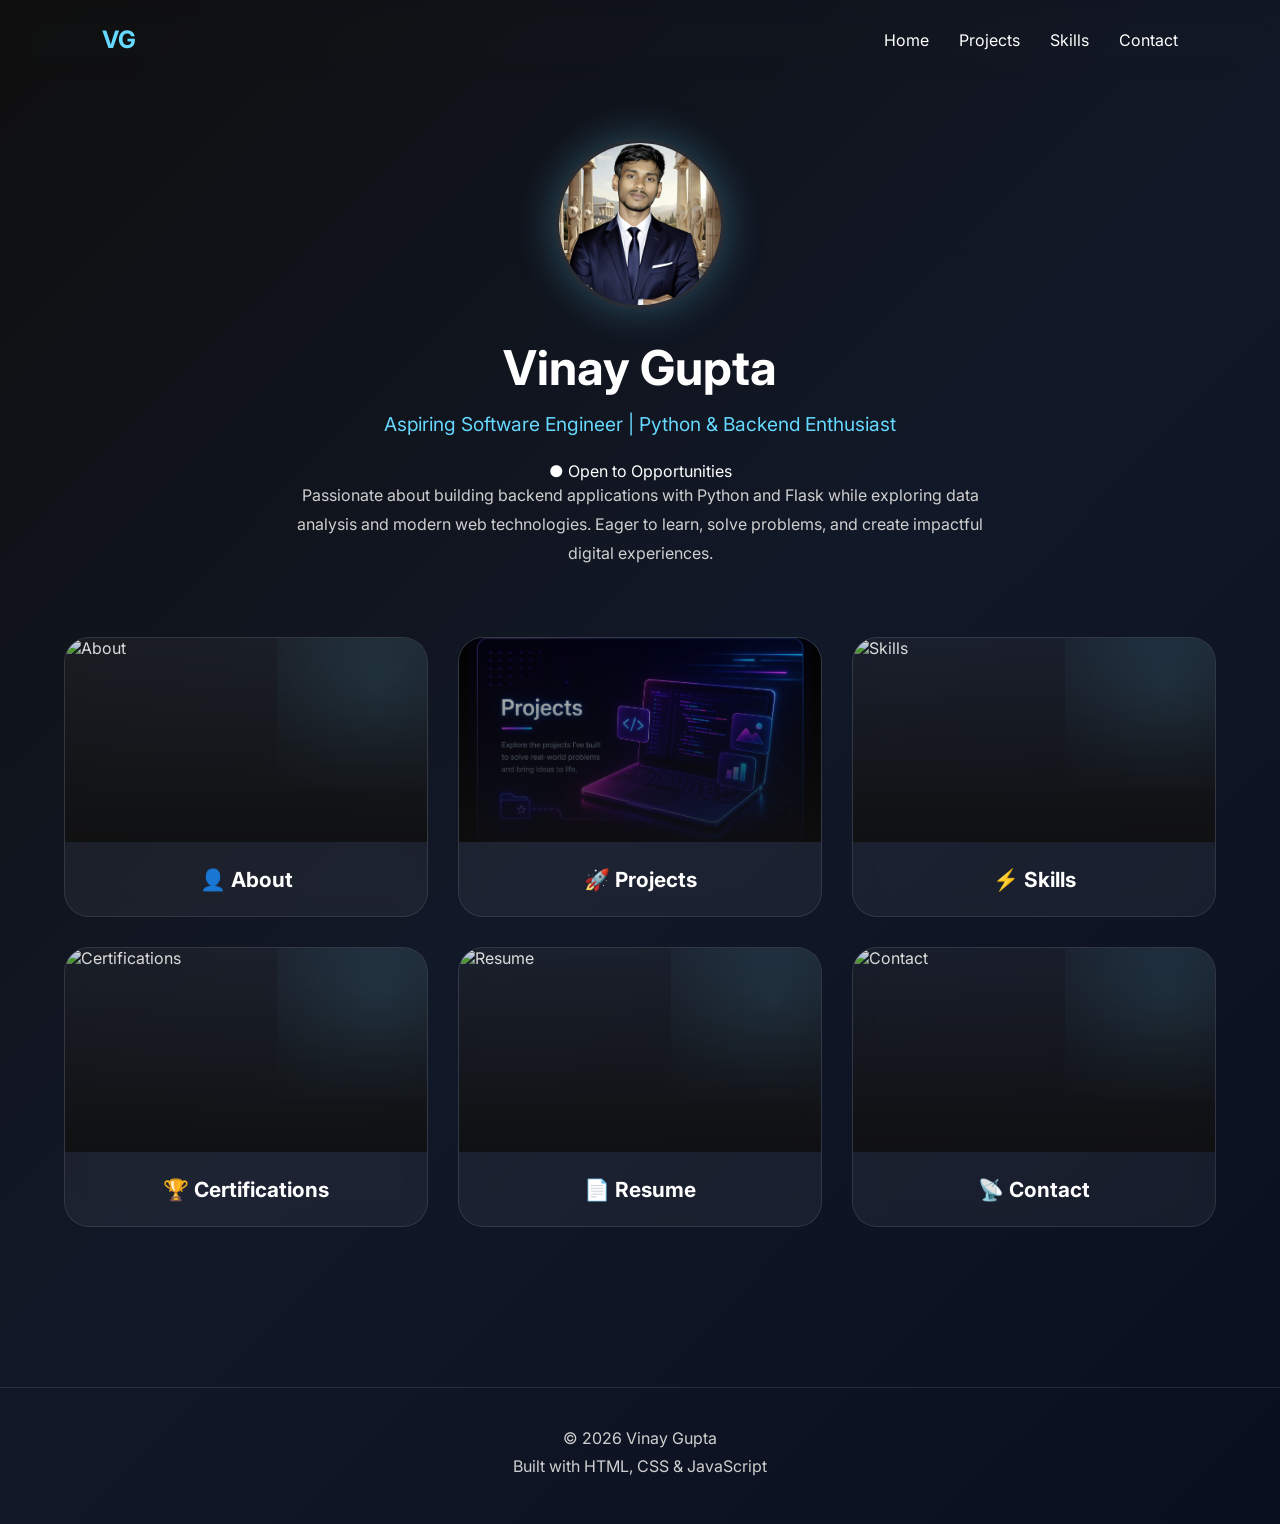
==== index.html @ 3dd827ec "Change dimension of the card" ====
<!DOCTYPE html>
<html lang="en">
<head>
    <meta charset="UTF-8">
    <meta name="viewport" content="width=device-width, initial-scale=1.0">
    <title>Vinay Gupta | Portfolio</title>

    <!-- CSS -->
    <link rel="stylesheet" href="css/style.css">

    <!-- Google Font -->
    <link rel="preconnect" href="https://fonts.googleapis.com">
    <link href="https://fonts.googleapis.com/css2?family=Inter:wght@300;400;500;600;700&display=swap" rel="stylesheet">
</head>

<body>

    <!-- Navbar -->
    <nav class="navbar">
        <div class="logo">VG</div>

        <ul class="nav-links">
            <li><a href="index.html">Home</a></li>
            <li><a href="projects.html">Projects</a></li>
            <li><a href="skills.html">Skills</a></li>
            <li><a href="contact.html">Contact</a></li>
        </ul>
    </nav>

    <!-- Main Container -->
    <main class="container">

        <!-- Hero Section -->
        <section class="hero">

            <img src="images/profile.jpeg"
                 alt="Profile Image"
                 class="profile-image">

            <h1>Vinay Gupta</h1>

            <h2>
                Aspiring Software Engineer |
                Python & Backend Enthusiast
            </h2>

            <div class="status-badge">
                ● Open to Opportunities
            </div>

            <p>
                Passionate about building backend applications with Python and Flask
                while exploring data analysis and modern web technologies.
                Eager to learn, solve problems, and create impactful digital experiences.
            </p>

        </section>

        <!-- Dashboard Cards -->
        <section class="dashboard-grid">

            <!-- About -->
            <a href="about.html" class="card">
                <div class="card-image">
                    <img src="images/index/about.jpeg" alt="About">
                </div>

                <div class="card-content">
                    <h3>👤 About</h3>
                </div>
            </a>

            <!-- Projects -->
            <a href="projects.html" class="card">
                <div class="card-image">
                    <img src="images/index/project.jpeg" alt="Projects">
                </div>

                <div class="card-content">
                    <h3>🚀 Projects</h3>
                </div>
            </a>

            <!-- Skills -->
            <a href="skills.html" class="card">
                <div class="card-image">
                    <img src="images/index/skills.jpeg" alt="Skills">
                </div>

                <div class="card-content">
                    <h3>⚡ Skills</h3>
                </div>
            </a>

            <!-- Certifications -->
            <a href="certifications.html" class="card">
                <div class="card-image">
                    <img src="images/index/certifications.jpeg" alt="Certifications">
                </div>

                <div class="card-content">
                    <h3>🏆 Certifications</h3>
                </div>
            </a>

            <!-- Resume -->
            <a href="assets/Admit Card.pdf"
               class="card"
               target="_blank">

                <div class="card-image">
                    <img src="images/index/resume.jpeg" alt="Resume">
                </div>

                <div class="card-content">
                    <h3>📄 Resume</h3>
                </div>
            </a>

            <!-- Contact -->
            <a href="contact.html" class="card">
                <div class="card-image">
                    <img src="images/index/contact.jpeg" alt="Contact">
                </div>

                <div class="card-content">
                    <h3>📡 Contact</h3>
                </div>
            </a>

        </section>

    </main>

    <!-- JS -->
    <script src="js/main.js"></script>

    <!-- Footer -->
    <footer class="footer">

        <p>
            © 2026 Vinay Gupta
        </p>

        <p>
            Built with HTML, CSS & JavaScript
        </p>

    </footer>

</body>
</html>
---- css/style.css ----
*{
    margin: 0;
    padding: 0;
    box-sizing: border-box;
}

body{
    font-family: 'Inter', sans-serif;
    background: linear-gradient(
        135deg,
        #0f0f0f,
        #111827,
        #0a0f1f
    );

    color: white;
    min-height: 100vh;
}

/* NAVBAR */

.navbar{
    width: 100%;
    padding: 25px 8%;

    display: flex;
    justify-content: space-between;
    align-items: center;

    position: sticky;
    top: 0;

    backdrop-filter: blur(10px);

    z-index: 1000;
}

.logo{
    font-size: 1.5rem;
    font-weight: 700;

    color: #66d9ff;
}

.nav-links{
    display: flex;
    gap: 30px;

    list-style: none;
}

.nav-links a{
    text-decoration: none;
    color: white;

    transition: 0.3s ease;
}

.nav-links a:hover{
    color: #66d9ff;
}

/* MAIN CONTAINER */

.container{
    width: 90%;
    max-width: 1200px;

    margin: auto;
    padding-top: 60px;
}

/* HERO SECTION */

.hero{
    text-align: center;
    margin-bottom: 70px;
}

.profile-image{
    width: 170px;
    height: 170px;

    object-fit: cover;

    border-radius: 50%;

    border: 4px solid rgba(255,255,255,0.1);

    box-shadow:
        0 0 40px rgba(102,217,255,0.3);

    margin-bottom: 25px;
}

.hero h1{
    font-size: 3rem;
    margin-bottom: 15px;
}

.hero h2{
    font-size: 1.2rem;
    font-weight: 400;

    color: #66d9ff;

    margin-bottom: 25px;
}

.hero p{
    max-width: 700px;
    margin: auto;

    line-height: 1.8;

    color: #cfcfcf;
}

/* DASHBOARD GRID */

.dashboard-grid{
    display: grid;
    grid-template-columns: repeat(auto-fit, minmax(350px, 1fr));
    gap: 30px;
    padding-bottom: 80px;
}

/* CARD */

.card{
    background: rgba(255,255,255,0.05);
    border: 1px solid rgba(255,255,255,0.1);
    border-radius: 25px;

    display: flex;
    flex-direction: column;

    min-height: 280px;

    overflow: hidden;
    position: relative;

    backdrop-filter: blur(12px);

    text-decoration: none;
    color: white;

    cursor: pointer;

    transition: all 0.35s ease;
}

.card::before{
    content: "";

    position: absolute;

    width: 200px;
    height: 200px;

    top: -50px;
    right: -50px;

    background:
    radial-gradient(
        rgba(102,217,255,0.15),
        transparent
    );
}

.card:hover{
    transform: translateY(-10px);

    border-color:
    rgba(102,217,255,0.4);

    box-shadow:
    0 15px 40px rgba(102,217,255,0.15);
}

.card h3{
    font-size: 1.3rem;
    text-align: center;
    z-index: 2;
}

/* CARD IMAGE */

.card-image{
    width: 100%;
    aspect-ratio: 16/9;

    overflow: hidden;
    position: relative;
}

.card-image img{
    width: 100%;
    height: 100%;

    object-fit: cover;

    transition: 0.4s ease;
}

.card:hover .card-image img{
    transform: scale(1.08);
}

.card-image::after{
    content: "";

    position: absolute;
    inset: 0;

    background:
    linear-gradient(
        to top,
        rgba(15,15,15,0.9),
        rgba(15,15,15,0.1)
    );
}

/* CARD CONTENT */

.card-content{
    flex: 1;

    display: flex;
    justify-content: center;
    align-items: center;

    padding: 20px;
}
.card h3{
    font-size: 1.3rem;
    z-index: 2;
}

/* RESPONSIVE */
@media (max-width: 768px){

    .navbar{
        flex-direction: column;
        gap: 20px;
        padding: 20px;
    }

    .nav-links{
        display: flex;
        flex-wrap: wrap;
        justify-content: center;
        gap: 12px 20px;
        width: 100%;
    }

    .nav-links li{
        list-style: none;
    }

    .nav-links a{
        white-space: nowrap;
    }

    .hero h1{
        font-size: 2.2rem;
    }

    .hero h2{
        font-size: 1rem;
    }
}

.skill-section{
    margin-bottom: 70px;
}

.skill-section h2{
    margin-bottom: 25px;
    color: #66d9ff;
    font-size: 2rem;
}

.skills-grid{
    display:grid;
    grid-template-columns:
    repeat(auto-fit,minmax(250px,1fr));

    gap:25px;
}

.skill-card{
    background:rgba(255,255,255,0.05);

    border:1px solid rgba(255,255,255,0.1);

    border-radius:25px;

    padding:25px;

    backdrop-filter:blur(10px);

    transition:0.3s;
}

.skill-card:hover{
    transform:translateY(-8px);

    box-shadow:
    0 10px 30px rgba(102,217,255,0.15);

    border-color:
    rgba(102,217,255,0.4);
}

.skill-card h3{
    margin-bottom:12px;
}

.skill-card p{
    color:#cfcfcf;
    line-height:1.6;
}

/* SKILLS PAGE */

.skill-section{
    margin-bottom: 70px;
}

.skill-section h2{
    color: #66d9ff;
    margin-bottom: 25px;
    font-size: 2rem;
}

.skills-grid{
    display:grid;
    grid-template-columns:repeat(auto-fit,minmax(260px,1fr));
    gap:25px;
}

.skill-card{
    background:rgba(255,255,255,0.05);
    border:1px solid rgba(255,255,255,0.1);
    border-radius:25px;
    padding:25px;
    backdrop-filter:blur(10px);

    transition:0.35s ease;
}

.skill-card:hover{
    transform:translateY(-8px);

    border-color:rgba(102,217,255,0.4);

    box-shadow:
    0 10px 30px rgba(102,217,255,0.15);
}

.skill-icon{
    font-size:3rem;
    margin-bottom:15px;
}

.skill-card h3{
    margin-bottom:10px;
}

.skill-level{
    display:inline-block;

    padding:6px 12px;

    border-radius:20px;

    margin-bottom:15px;

    background:rgba(102,217,255,0.15);

    color:#66d9ff;

    font-size:0.9rem;
}

.skill-card p{
    line-height:1.6;
    color:#cfcfcf;
}

/* PROJECTS PAGE */

.projects-grid{
    display:grid;
    grid-template-columns:
    repeat(auto-fit,minmax(340px,1fr));

    gap:30px;
}

.project-card{

    background:rgba(255,255,255,0.05);

    border:1px solid rgba(255,255,255,0.1);

    border-radius:30px;

    padding:20px;

    backdrop-filter:blur(12px);

    transition:0.35s ease;
}

.project-card:hover{

    transform:translateY(-8px);

    border-color:
    rgba(102,217,255,0.4);

    box-shadow:
    0 15px 40px rgba(102,217,255,0.15);
}

.project-image{

    height:180px;

    border-radius:20px;

    background:
    rgba(255,255,255,0.08);

    display:flex;

    justify-content:center;
    align-items:center;

    margin-bottom:20px;

    color:#999;
}

.project-card h3{

    margin-bottom:12px;
}

.project-card p{

    color:#cfcfcf;

    line-height:1.6;

    margin-bottom:15px;
}

.tech-stack{

    display:flex;

    flex-wrap:wrap;

    gap:10px;

    margin-bottom:20px;
}

.tech-stack span{

    padding:8px 14px;

    border-radius:20px;

    background:
    rgba(102,217,255,0.15);

    color:#66d9ff;

    font-size:0.85rem;
}

.project-buttons{

    display:flex;

    gap:15px;
}

.project-buttons a{

    flex:1;

    text-align:center;

    padding:12px;

    border-radius:15px;

    text-decoration:none;

    color:white;

    background:
    rgba(255,255,255,0.08);

    transition:0.3s;
}

.project-buttons a:hover{

    background:
    rgba(102,217,255,0.2);
}

/* ABOUT PAGE */

.about-container{

    display:grid;

    grid-template-columns:
    repeat(auto-fit,minmax(350px,1fr));

    gap:30px;
}

.about-card{

    background:
    rgba(255,255,255,0.05);

    border:
    1px solid rgba(255,255,255,0.1);

    border-radius:30px;

    padding:30px;

    backdrop-filter:blur(12px);

    transition:0.35s ease;
}

.about-card:hover{

    transform:translateY(-8px);

    border-color:
    rgba(102,217,255,0.4);

    box-shadow:
    0 15px 40px rgba(102,217,255,0.15);
}

.about-card h2{

    color:#66d9ff;

    margin-bottom:15px;
}

.about-card p{

    line-height:1.8;

    color:#cfcfcf;

    margin-bottom:12px;
}

.about-card ul{

    padding-left:20px;
}

.about-card li{

    margin-bottom:10px;

    color:#cfcfcf;
}

/* CERTIFICATIONS PAGE */

.cert-grid{

    display:grid;

    grid-template-columns:
    repeat(auto-fit,minmax(320px,1fr));

    gap:30px;
}

.cert-card{

    background:
    rgba(255,255,255,0.05);

    border:
    1px solid rgba(255,255,255,0.1);

    border-radius:30px;

    padding:20px;

    backdrop-filter:blur(12px);

    transition:0.35s ease;
}

.cert-card:hover{

    transform:translateY(-8px);

    border-color:
    rgba(102,217,255,0.4);

    box-shadow:
    0 15px 40px rgba(102,217,255,0.15);
}

.cert-image{

    height:220px;

    border-radius:20px;

    background:
    rgba(255,255,255,0.08);

    display:flex;

    justify-content:center;
    align-items:center;

    margin-bottom:20px;

    color:#999;
}

.cert-card h3{

    margin-bottom:10px;
}

.cert-card p{

    color:#cfcfcf;

    margin-bottom:20px;
}

.cert-card a{

    display:block;

    text-align:center;

    text-decoration:none;

    color:white;

    padding:12px;

    border-radius:15px;

    background:
    rgba(102,217,255,0.15);

    transition:0.3s;
}

.cert-card a:hover{

    background:
    rgba(102,217,255,0.3);
}


.certificate-img{
    width:100%;
    height:230px;
    object-fit:cover;
    border-radius:20px;
}


/* CONTACT PAGE */

.contact-grid{

    display:grid;

    grid-template-columns:
    repeat(auto-fit,minmax(280px,1fr));

    gap:30px;
}

.contact-card{

    background:
    rgba(255,255,255,0.05);

    border:
    1px solid rgba(255,255,255,0.1);

    border-radius:30px;

    padding:30px;

    text-align:center;

    backdrop-filter:blur(12px);

    transition:0.35s ease;
}

.contact-card:hover{

    transform:translateY(-8px);

    border-color:
    rgba(102,217,255,0.4);

    box-shadow:
    0 15px 40px rgba(102,217,255,0.15);
}

.contact-icon{

    font-size:3rem;

    margin-bottom:20px;
}

.contact-card h3{

    margin-bottom:12px;
}

.contact-card p{

    color:#cfcfcf;

    margin-bottom:20px;

    word-break:break-word;
}

.contact-card a{

    display:inline-block;

    padding:12px 20px;

    border-radius:15px;

    text-decoration:none;

    color:white;

    background:
    rgba(102,217,255,0.15);

    transition:0.3s;
}

.contact-card a:hover{

    background:
    rgba(102,217,255,0.3);
}

/* FOOTER */

.footer{

    margin-top:80px;

    padding:40px 20px;

    text-align:center;

    border-top:
    1px solid rgba(255,255,255,0.1);

    color:#cfcfcf;
}

.footer p{

    margin-bottom:8px;
}

.skill-icon{
    display:flex;
    justify-content:center;
    align-items:center;
    margin-bottom:15px;
}

.skill-icon img{
    width:100px;
    height:70px;
    object-fit:contain;
}
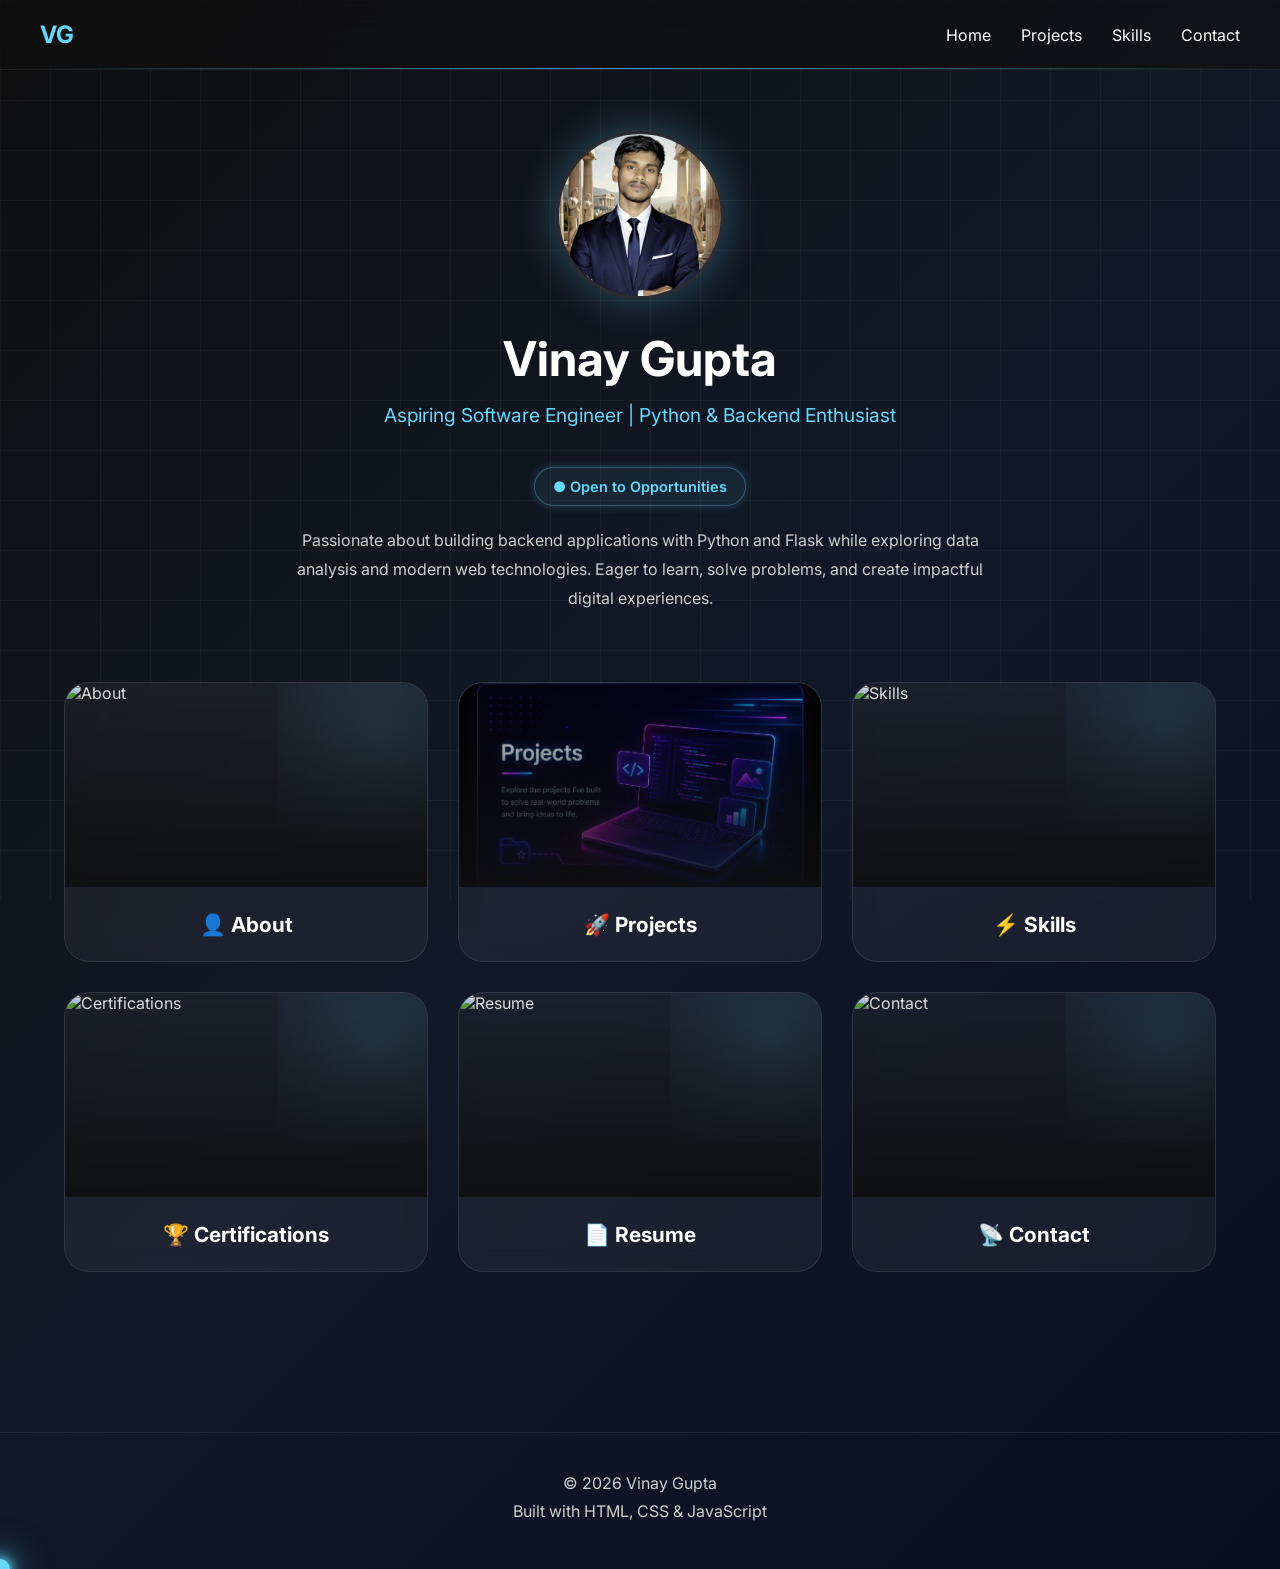
==== commit ce9d5978: "many update" ====
--- a/index.html
+++ b/index.html
@@ -147,6 +147,7 @@
         </p>
 
     </footer>
+<div class="cursor-glow"></div>
 
 </body>
 </html>
--- a/css/style.css
+++ b/css/style.css
@@ -20,19 +20,41 @@
 /* NAVBAR */
 
 .navbar{
-    width: 100%;
-    padding: 25px 8%;
+    position: sticky;
+    top: 0;
 
     display: flex;
     justify-content: space-between;
     align-items: center;
 
-    position: sticky;
-    top: 0;
-
-    backdrop-filter: blur(10px);
+    padding: 20px 40px;
+
+    background: rgba(15,15,15,0.6);
+
+    backdrop-filter: blur(15px);
+    -webkit-backdrop-filter: blur(15px);
+
+    border-bottom: 1px solid rgba(255,255,255,0.08);
 
     z-index: 1000;
+}
+
+.navbar::after{
+    content: "";
+
+    position: absolute;
+    left: 0;
+    bottom: 0;
+
+    width: 100%;
+    height: 1px;
+
+    background: linear-gradient(
+        90deg,
+        transparent,
+        rgba(102,217,255,0.7),
+        transparent
+    );
 }
 
 .logo{
@@ -811,3 +833,106 @@
     object-fit:contain;
 }
 
+.status-badge{
+    display: inline-block;
+
+    margin-top: 15px;
+    margin-bottom: 20px;
+
+    padding: 10px 18px;
+
+    border-radius: 999px;
+
+    color: #66d9ff;
+
+    background: rgba(102,217,255,0.08);
+
+    border: 1px solid rgba(102,217,255,0.3);
+
+    box-shadow:
+        0 0 10px rgba(102,217,255,0.25);
+
+    font-size: 0.9rem;
+    font-weight: 600;
+}
+
+body::before{
+    content: "";
+
+    position: fixed;
+    inset: 0;
+
+    background-image:
+        linear-gradient(
+            rgba(255,255,255,0.04) 1px,
+            transparent 1px
+        ),
+        linear-gradient(
+            90deg,
+            rgba(255,255,255,0.04) 1px,
+            transparent 1px
+        );
+
+    background-size: 50px 50px;
+
+    z-index: -1;
+
+    pointer-events: none;
+}
+
+.cursor-glow{
+    position: fixed;
+
+    width: 20px;
+    height: 20px;
+
+    border-radius: 50%;
+
+    background: #66d9ff;
+
+    box-shadow:
+        0 0 10px #66d9ff,
+        0 0 20px #66d9ff,
+        0 0 40px #66d9ff;
+
+    pointer-events: none;
+
+    transform: translate(-50%, -50%);
+
+    z-index: 9999;
+
+    transition: transform 0.05s linear;
+}
+
+.trail{
+    position: fixed;
+
+    width: 8px;
+    height: 1px;
+
+    border-radius: 50%;
+
+    pointer-events: none;
+
+    z-index: 9999;
+
+    filter: blur(4px);
+
+    transform: translate(-50%, -50%);
+
+    animation: cyberFade 0.8s linear forwards;
+}
+
+@keyframes cyberFade{
+
+    0%{
+        opacity: 1;
+        transform: translate(-50%, -50%) scale(1);
+    }
+
+    100%{
+        opacity: 0;
+        transform: translate(-50%, -50%) scale(2.5);
+    }
+
+}
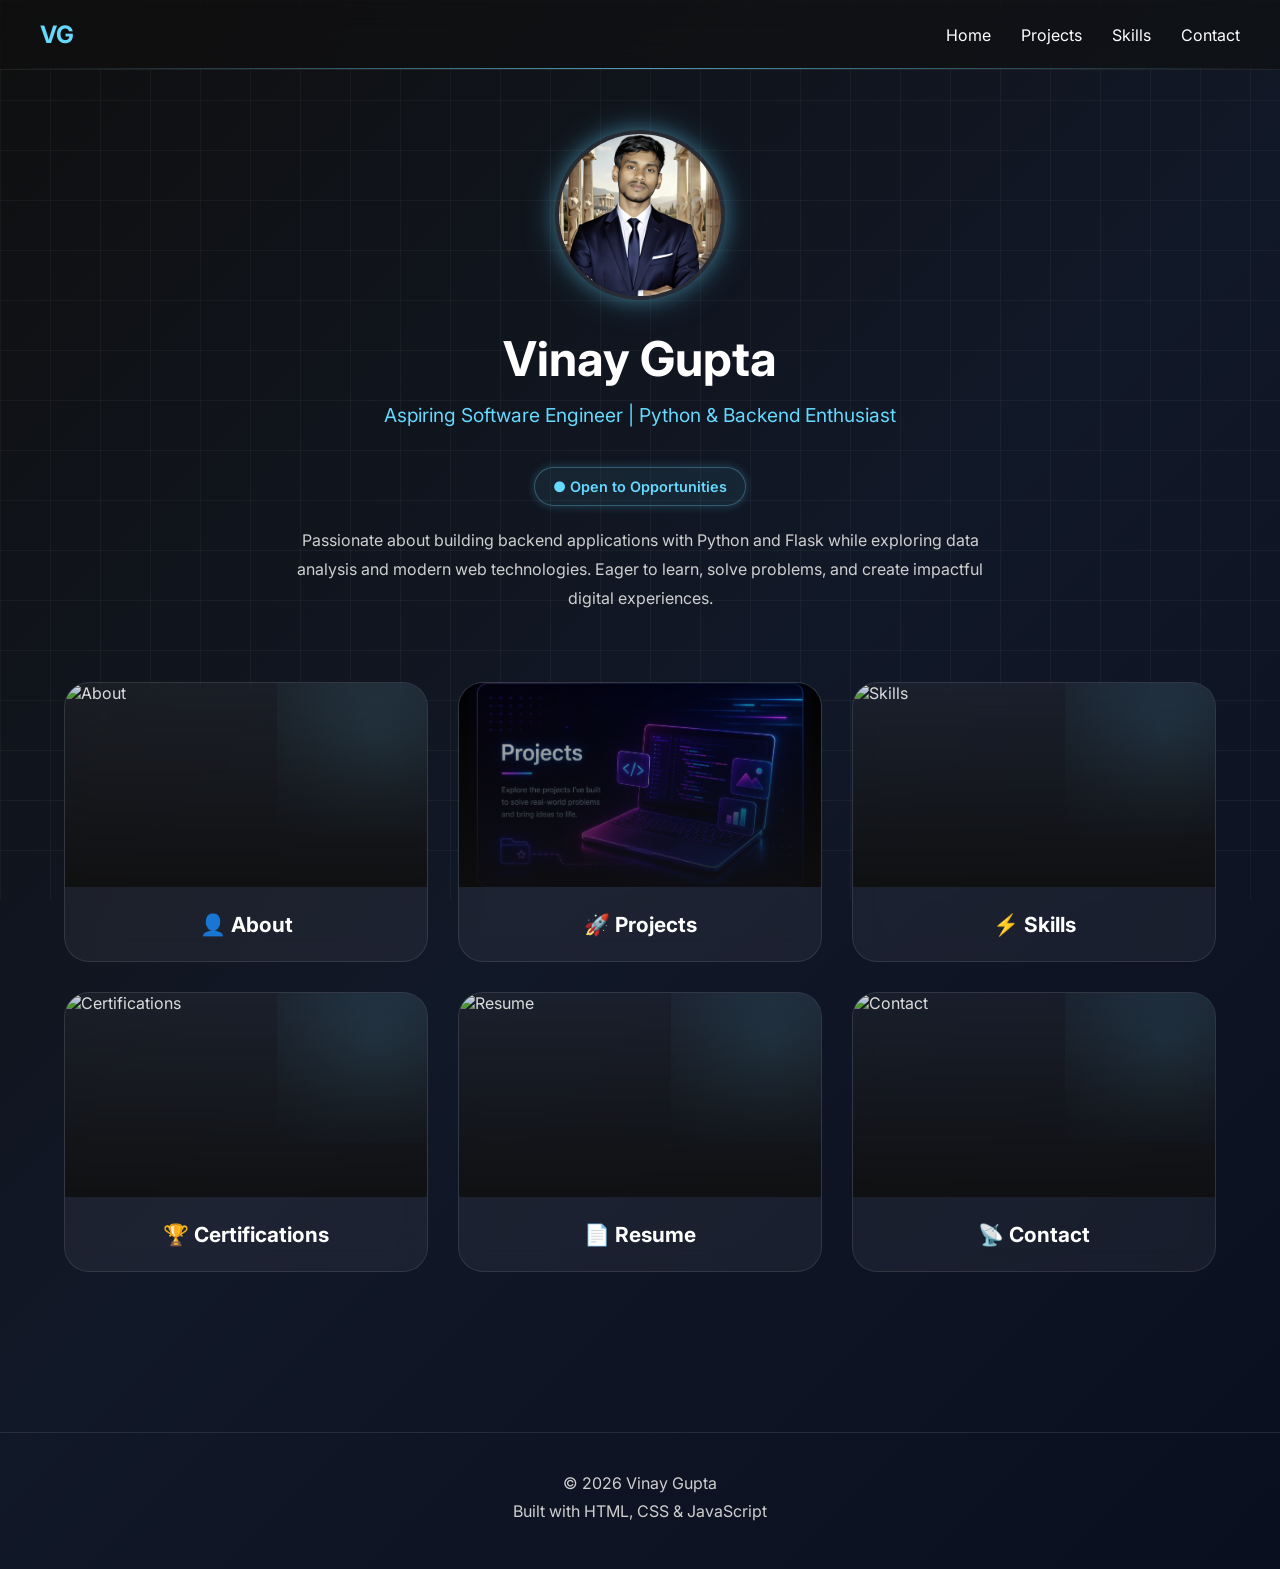
==== commit 1f3b9127: "added glow on profile" ====
--- a/index.html
+++ b/index.html
@@ -147,7 +147,7 @@
         </p>
 
     </footer>
-<div class="cursor-glow"></div>
+
 
 </body>
 </html>
--- a/css/style.css
+++ b/css/style.css
@@ -113,6 +113,31 @@
         0 0 40px rgba(102,217,255,0.3);
 
     margin-bottom: 25px;
+    box-shadow:
+        0 0 20px rgba(102,217,255,0.4),
+        0 0 40px rgba(102,217,255,0.2);
+}
+
+@keyframes pulseGlow{
+
+    0%,100%{
+        box-shadow:
+            0 0 20px rgba(102,217,255,0.4),
+            0 0 40px rgba(102,217,255,0.2);
+    }
+
+    50%{
+        box-shadow:
+            0 0 35px rgba(102,217,255,0.7),
+            0 0 70px rgba(102,217,255,0.4);
+    }
+
+}
+
+.profile-image{
+    animation:
+        float 7s ease-in-out infinite,
+        pulseGlow 7s ease-in-out infinite;
 }
 
 .hero h1{
@@ -904,35 +929,3 @@
     transition: transform 0.05s linear;
 }
 
-.trail{
-    position: fixed;
-
-    width: 8px;
-    height: 1px;
-
-    border-radius: 50%;
-
-    pointer-events: none;
-
-    z-index: 9999;
-
-    filter: blur(4px);
-
-    transform: translate(-50%, -50%);
-
-    animation: cyberFade 0.8s linear forwards;
-}
-
-@keyframes cyberFade{
-
-    0%{
-        opacity: 1;
-        transform: translate(-50%, -50%) scale(1);
-    }
-
-    100%{
-        opacity: 0;
-        transform: translate(-50%, -50%) scale(2.5);
-    }
-
-}
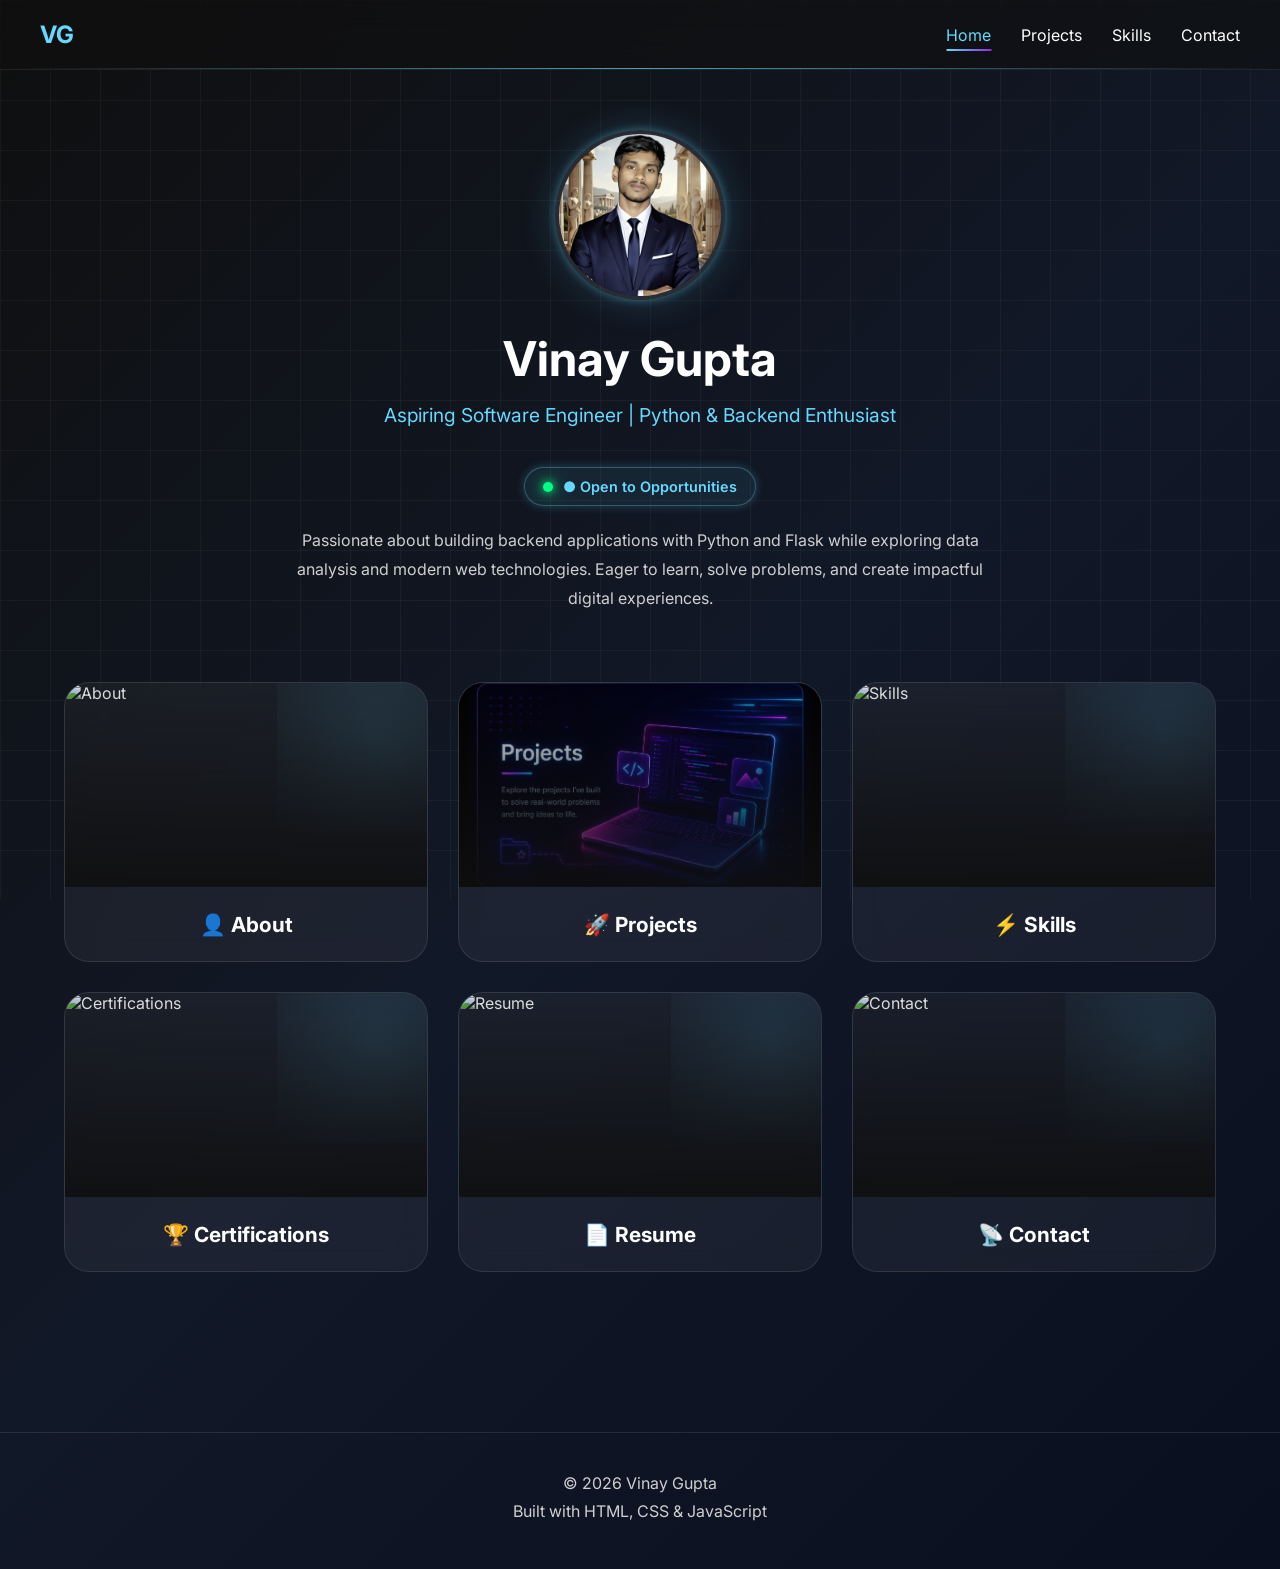
==== commit d70835ac: "added active in the code to know on which page I am" ====
--- a/index.html
+++ b/index.html
@@ -20,7 +20,7 @@
         <div class="logo">VG</div>
 
         <ul class="nav-links">
-            <li><a href="index.html">Home</a></li>
+            <li><a href="index.html" class="active">Home</a></li>
             <li><a href="projects.html">Projects</a></li>
             <li><a href="skills.html">Skills</a></li>
             <li><a href="contact.html">Contact</a></li>
--- a/css/style.css
+++ b/css/style.css
@@ -62,6 +62,49 @@
     font-weight: 700;
 
     color: #66d9ff;
+    cursor: pointer;
+    position: relative;
+
+    transition:
+        color 0.3s ease,
+        text-shadow 0.3s ease,
+        transform 0.3s ease;
+}
+
+.logo:hover{
+
+    color: #66d9ff;
+
+    text-shadow:
+        0 0 10px #66d9ff,
+        0 0 20px #66d9ff,
+        0 0 40px #66d9ff;
+
+    transform: scale(1.08);
+
+}
+
+.logo::after{
+
+    content: "";
+
+    position: absolute;
+
+    left: 50%;
+    bottom: -5px;
+
+    width: 0;
+    height: 2px;
+
+    background: #66d9ff;
+
+    transform: translateX(-50%);
+
+    transition: width 0.3s ease;
+}
+
+.logo:hover::after{
+    width: 100%;
 }
 
 .nav-links{
@@ -72,15 +115,75 @@
 }
 
 .nav-links a{
+    position: relative;
+
     text-decoration: none;
-    color: white;
-
-    transition: 0.3s ease;
+
+    color: #ffffff;
+
+    transition: color 0.3s ease;
+}
+
+
+
+.nav-links a::after{
+
+    content: "";
+
+    position: absolute;
+
+    left: 50%;
+    bottom: -6px;
+
+    width: 0;
+
+    height: 2px;
+
+    background: linear-gradient(
+        90deg,
+        #66d9ff,
+        #8a2be2
+    );
+
+    transform: translateX(-50%);
+
+    transition: width 0.3s ease;
+}
+
+.nav-links a.active{
+    color: #66d9ff;
+}
+
+.nav-links a.active::after{
+
+    content: "";
+
+    position: absolute;
+
+    left: 50%;
+    bottom: -6px;
+
+    width: 100%;
+    height: 2px;
+
+    background: linear-gradient(
+        90deg,
+        #66d9ff,
+        #8a2be2
+    );
+
+    transform: translateX(-50%);
+}
+
+.nav-links a:hover::after{
+    width: 100%;
 }
 
 .nav-links a:hover{
     color: #66d9ff;
 }
+
+
 
 /* MAIN CONTAINER */
 
@@ -114,30 +217,8 @@
 
     margin-bottom: 25px;
     box-shadow:
-        0 0 20px rgba(102,217,255,0.4),
+        0 0 10px rgba(102,217,255,0.4),
         0 0 40px rgba(102,217,255,0.2);
-}
-
-@keyframes pulseGlow{
-
-    0%,100%{
-        box-shadow:
-            0 0 20px rgba(102,217,255,0.4),
-            0 0 40px rgba(102,217,255,0.2);
-    }
-
-    50%{
-        box-shadow:
-            0 0 35px rgba(102,217,255,0.7),
-            0 0 70px rgba(102,217,255,0.4);
-    }
-
-}
-
-.profile-image{
-    animation:
-        float 7s ease-in-out infinite,
-        pulseGlow 7s ease-in-out infinite;
 }
 
 .hero h1{
@@ -194,7 +275,10 @@
 
     cursor: pointer;
 
-    transition: all 0.35s ease;
+    transition:
+        transform 0.3s ease,
+        box-shadow 0.3s ease,
+        border-color 0.3s ease;
 }
 
 .card::before{
@@ -216,13 +300,15 @@
 }
 
 .card:hover{
-    transform: translateY(-10px);
-
-    border-color:
-    rgba(102,217,255,0.4);
-
-    box-shadow:
-    0 15px 40px rgba(102,217,255,0.15);
+
+    transform: translateY(-8px);
+
+    border-color: rgba(102,217,255,0.5);
+
+    box-shadow:
+        0 15px 35px rgba(0,0,0,0.4),
+        0 0 20px rgba(102,217,255,0.15);
+
 }
 
 .card h3{
@@ -247,12 +333,10 @@
 
     object-fit: cover;
 
-    transition: 0.4s ease;
-}
-
-.card:hover .card-image img{
-    transform: scale(1.08);
-}
+    
+}
+
+
 
 .card-image::after{
     content: "";
@@ -859,7 +943,8 @@
 }
 
 .status-badge{
-    display: inline-block;
+    display: inline-flex;
+    align-items: center;
 
     margin-top: 15px;
     margin-bottom: 20px;
@@ -879,7 +964,59 @@
 
     font-size: 0.9rem;
     font-weight: 600;
-}
+
+    position: relative;
+}
+
+.status-badge::before{
+    content: "";
+
+    width: 10px;
+    height: 10px;
+
+    margin-right: 10px;
+
+    border-radius: 50%;
+
+    background: #00ff88;
+
+    box-shadow:
+        0 0 10px #00ff88,
+        0 0 20px #00ff88;
+
+    animation: statusPulse 1.8s infinite;
+}
+
+@keyframes statusPulse{
+
+    0%{
+        transform: scale(1);
+        opacity: 1;
+    }
+
+    50%{
+        transform: scale(1.4);
+        opacity: 0.7;
+    }
+
+    100%{
+        transform: scale(1);
+        opacity: 1;
+    }
+
+}
+
+.status-badge:hover{
+    box-shadow:
+        0 0 15px rgba(102,217,255,0.4),
+        0 0 30px rgba(102,217,255,0.15);
+
+    transform: translateY(-2px);
+
+    transition: all 0.3s ease;
+}
+
+
 
 body::before{
     content: "";
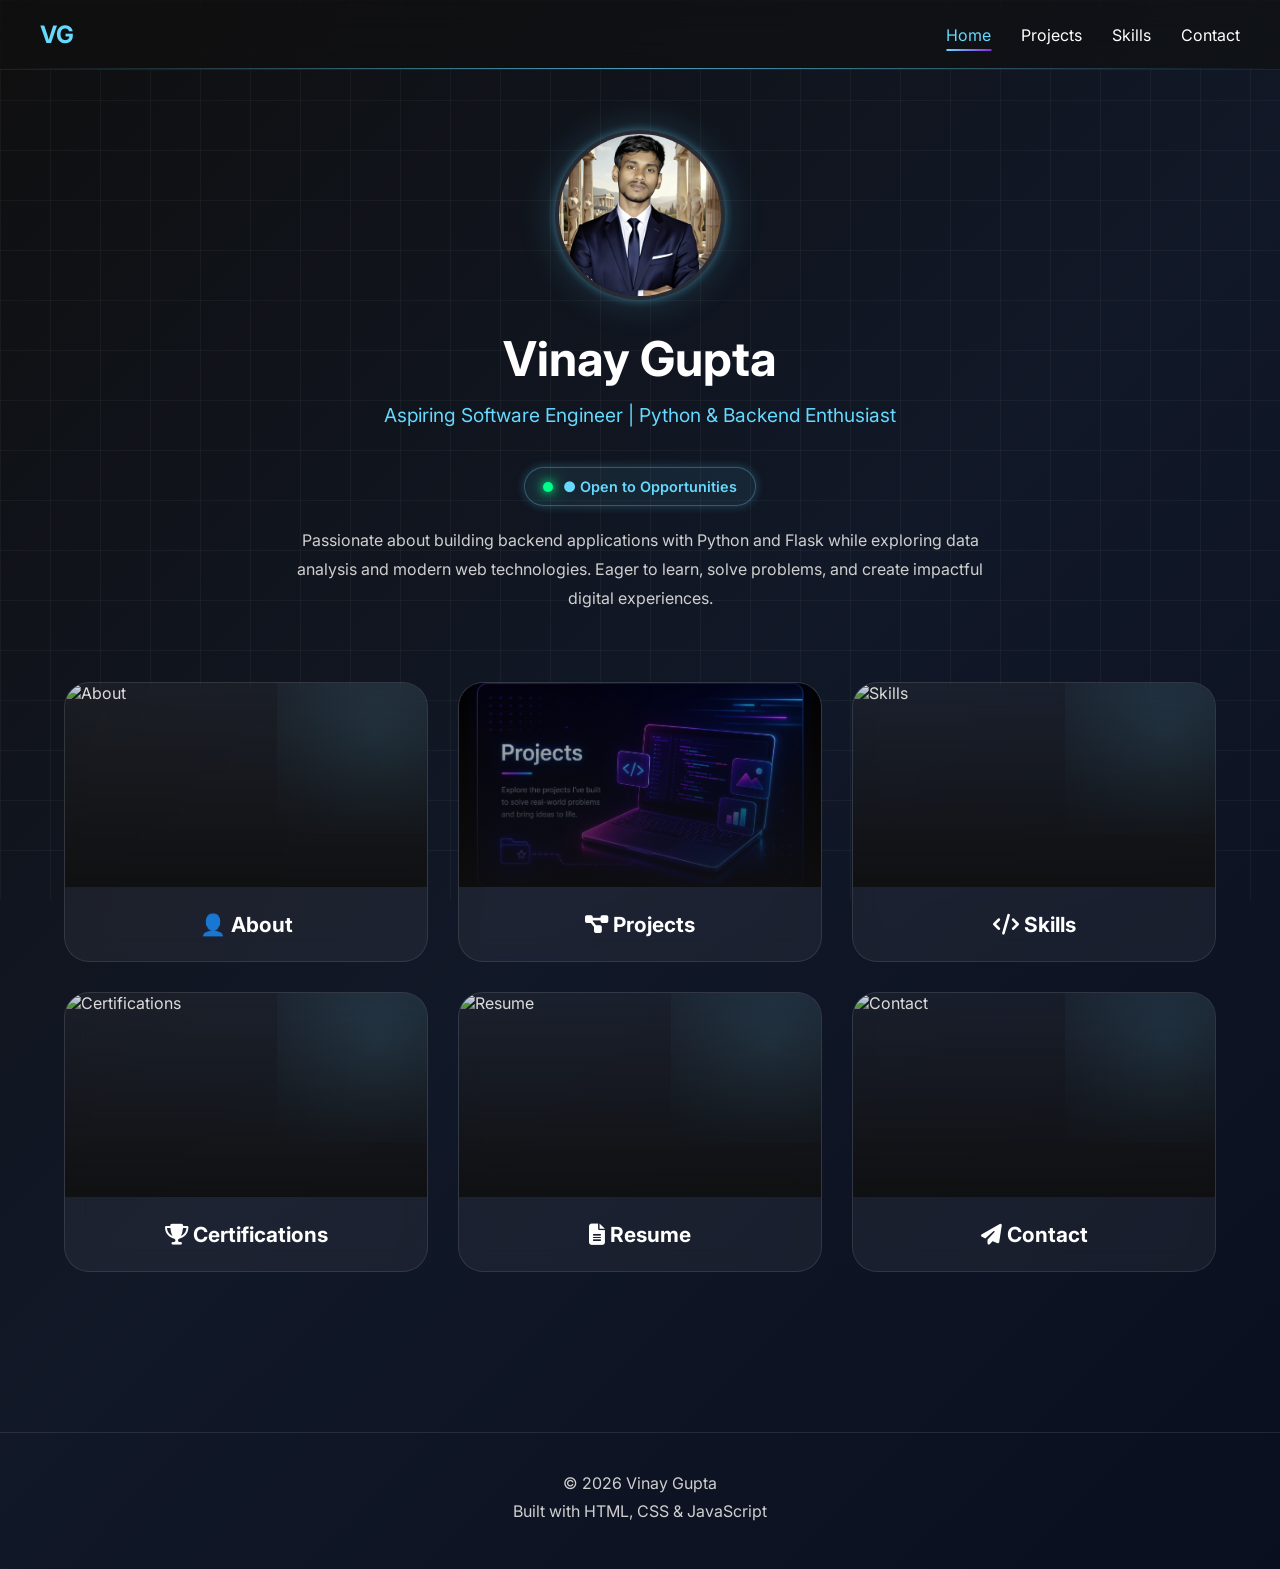
==== commit 222e3742: "added icons to home page card and did some css changes" ====
--- a/index.html
+++ b/index.html
@@ -11,6 +11,8 @@
     <!-- Google Font -->
     <link rel="preconnect" href="https://fonts.googleapis.com">
     <link href="https://fonts.googleapis.com/css2?family=Inter:wght@300;400;500;600;700&display=swap" rel="stylesheet">
+    <link rel="stylesheet" href="https://cdnjs.cloudflare.com/ajax/libs/font-awesome/6.5.0/css/all.min.css">
+
 </head>
 
 <body>
@@ -77,7 +79,7 @@
                 </div>
 
                 <div class="card-content">
-                    <h3>🚀 Projects</h3>
+                    <h3> <i class="fas fa-diagram-project"></i> Projects</h3>
                 </div>
             </a>
 
@@ -88,7 +90,7 @@
                 </div>
 
                 <div class="card-content">
-                    <h3>⚡ Skills</h3>
+                    <h3><i class="fas fa-code"></i> Skills</h3>
                 </div>
             </a>
 
@@ -99,7 +101,7 @@
                 </div>
 
                 <div class="card-content">
-                    <h3>🏆 Certifications</h3>
+                    <h3><i class="fas fa-trophy"></i> Certifications</h3>
                 </div>
             </a>
 
@@ -113,7 +115,7 @@
                 </div>
 
                 <div class="card-content">
-                    <h3>📄 Resume</h3>
+                    <h3><i class="fas fa-file-lines"></i> Resume</h3>
                 </div>
             </a>
 
@@ -124,7 +126,7 @@
                 </div>
 
                 <div class="card-content">
-                    <h3>📡 Contact</h3>
+                    <h3><i class="fas fa-paper-plane"></i> Contact</h3>
                 </div>
             </a>
 
--- a/css/style.css
+++ b/css/style.css
@@ -174,6 +174,7 @@
 
     transform: translateX(-50%);
 }
+
 
 .nav-links a:hover::after{
     width: 100%;
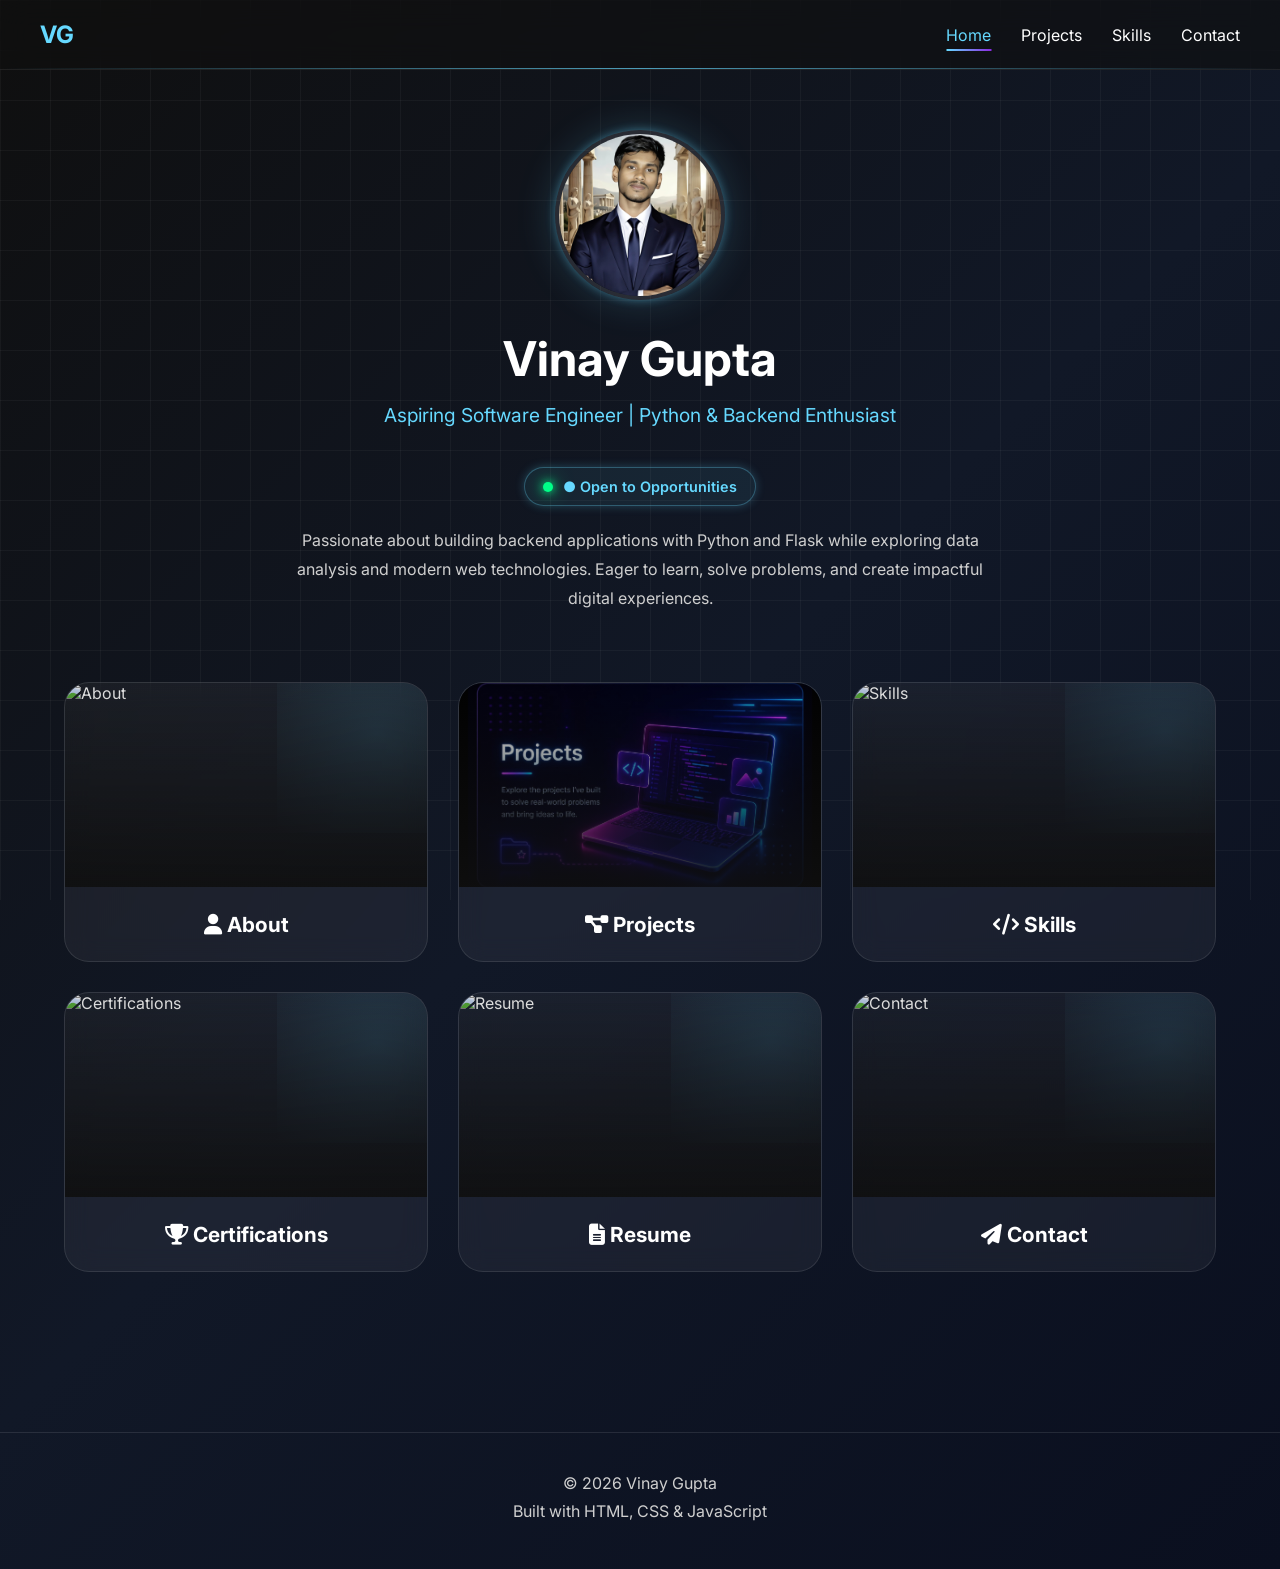
==== commit f78691dc: "add icon to about" ====
--- a/index.html
+++ b/index.html
@@ -68,7 +68,7 @@
                 </div>
 
                 <div class="card-content">
-                    <h3>👤 About</h3>
+                    <h3><i class="fas fa-user"></i> About</h3>
                 </div>
             </a>
 
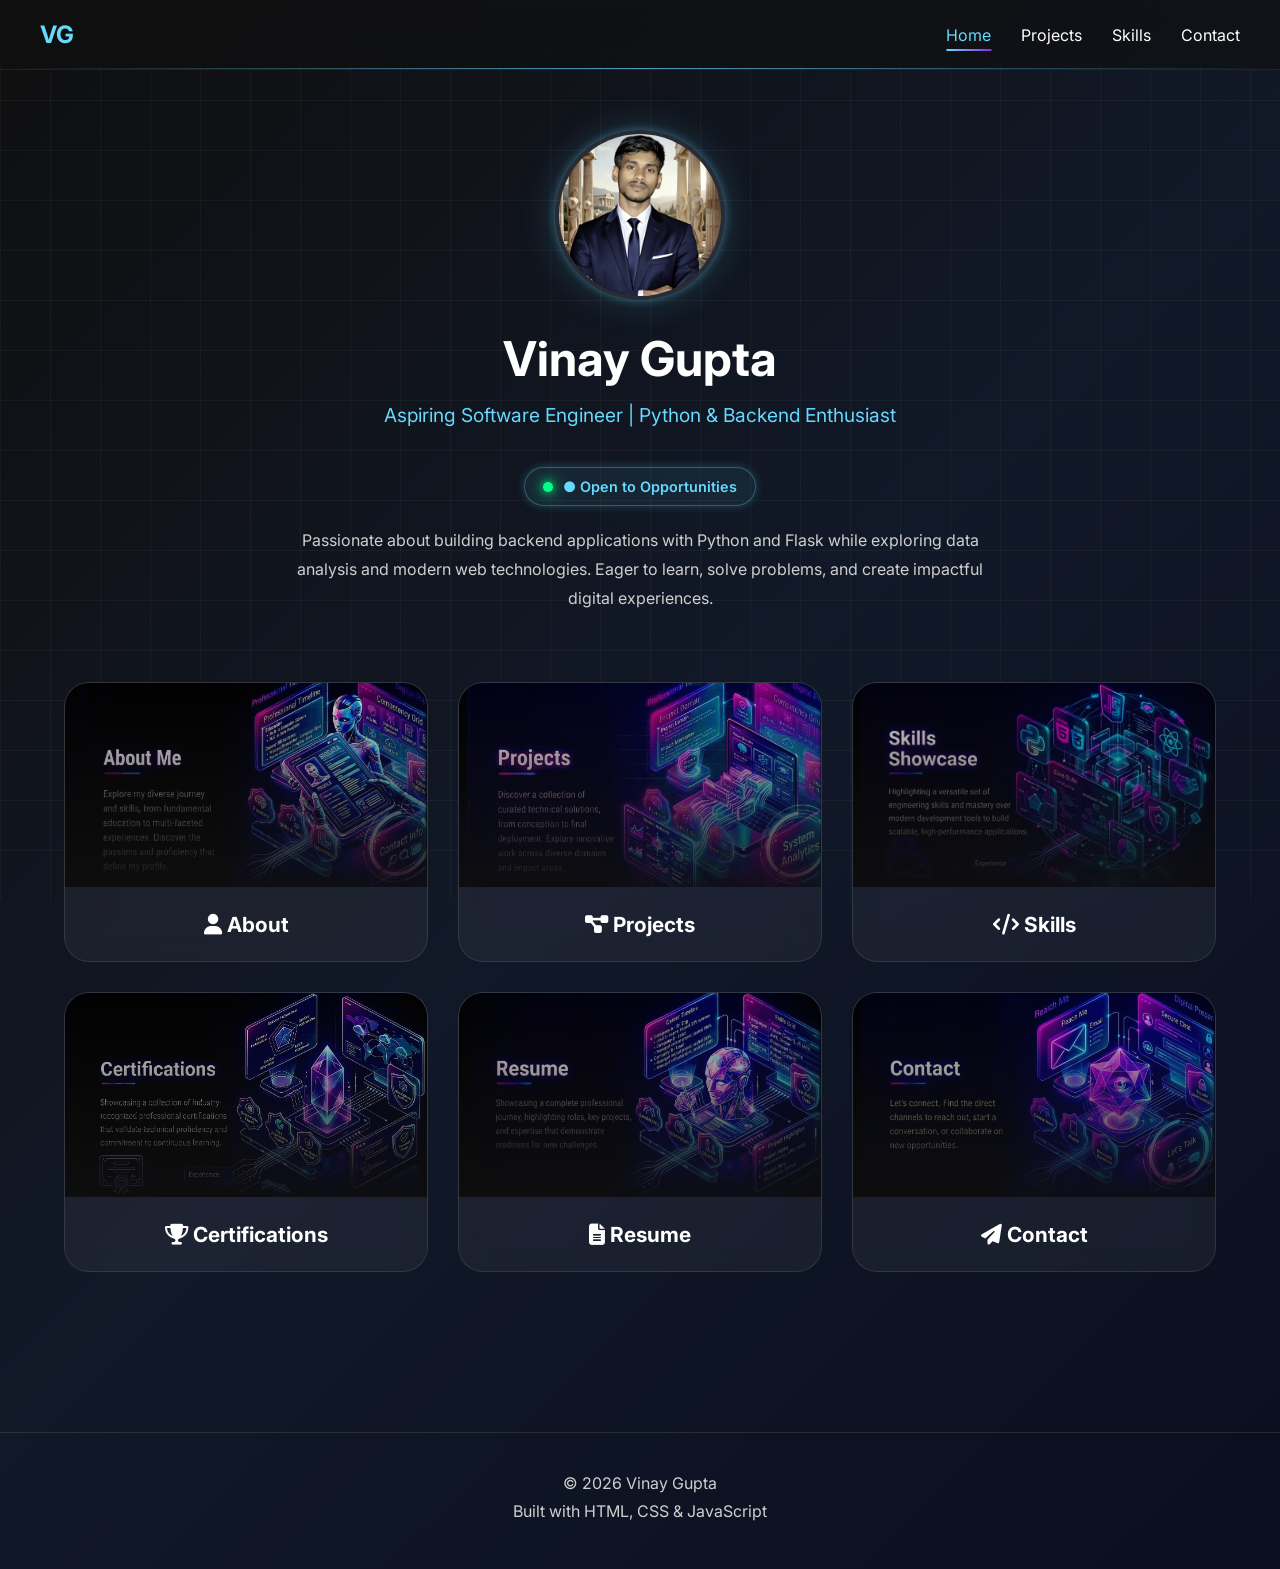
==== commit 0a6f5dae: "added new images/index.. to all cards" ====
--- a/index.html
+++ b/index.html
@@ -75,7 +75,7 @@
             <!-- Projects -->
             <a href="projects.html" class="card">
                 <div class="card-image">
-                    <img src="images/index/project.jpeg" alt="Projects">
+                    <img src="images/index/projects.jpeg" alt="Projects">
                 </div>
 
                 <div class="card-content">
@@ -97,7 +97,7 @@
             <!-- Certifications -->
             <a href="certifications.html" class="card">
                 <div class="card-image">
-                    <img src="images/index/certifications.jpeg" alt="Certifications">
+                    <img src="images/index/certificate.jpeg" alt="Certifications">
                 </div>
 
                 <div class="card-content">
@@ -111,7 +111,7 @@
                target="_blank">
 
                 <div class="card-image">
-                    <img src="images/index/resume.jpeg" alt="Resume">
+                    <img src="images/index/resumes.jpeg" alt="Resume">
                 </div>
 
                 <div class="card-content">
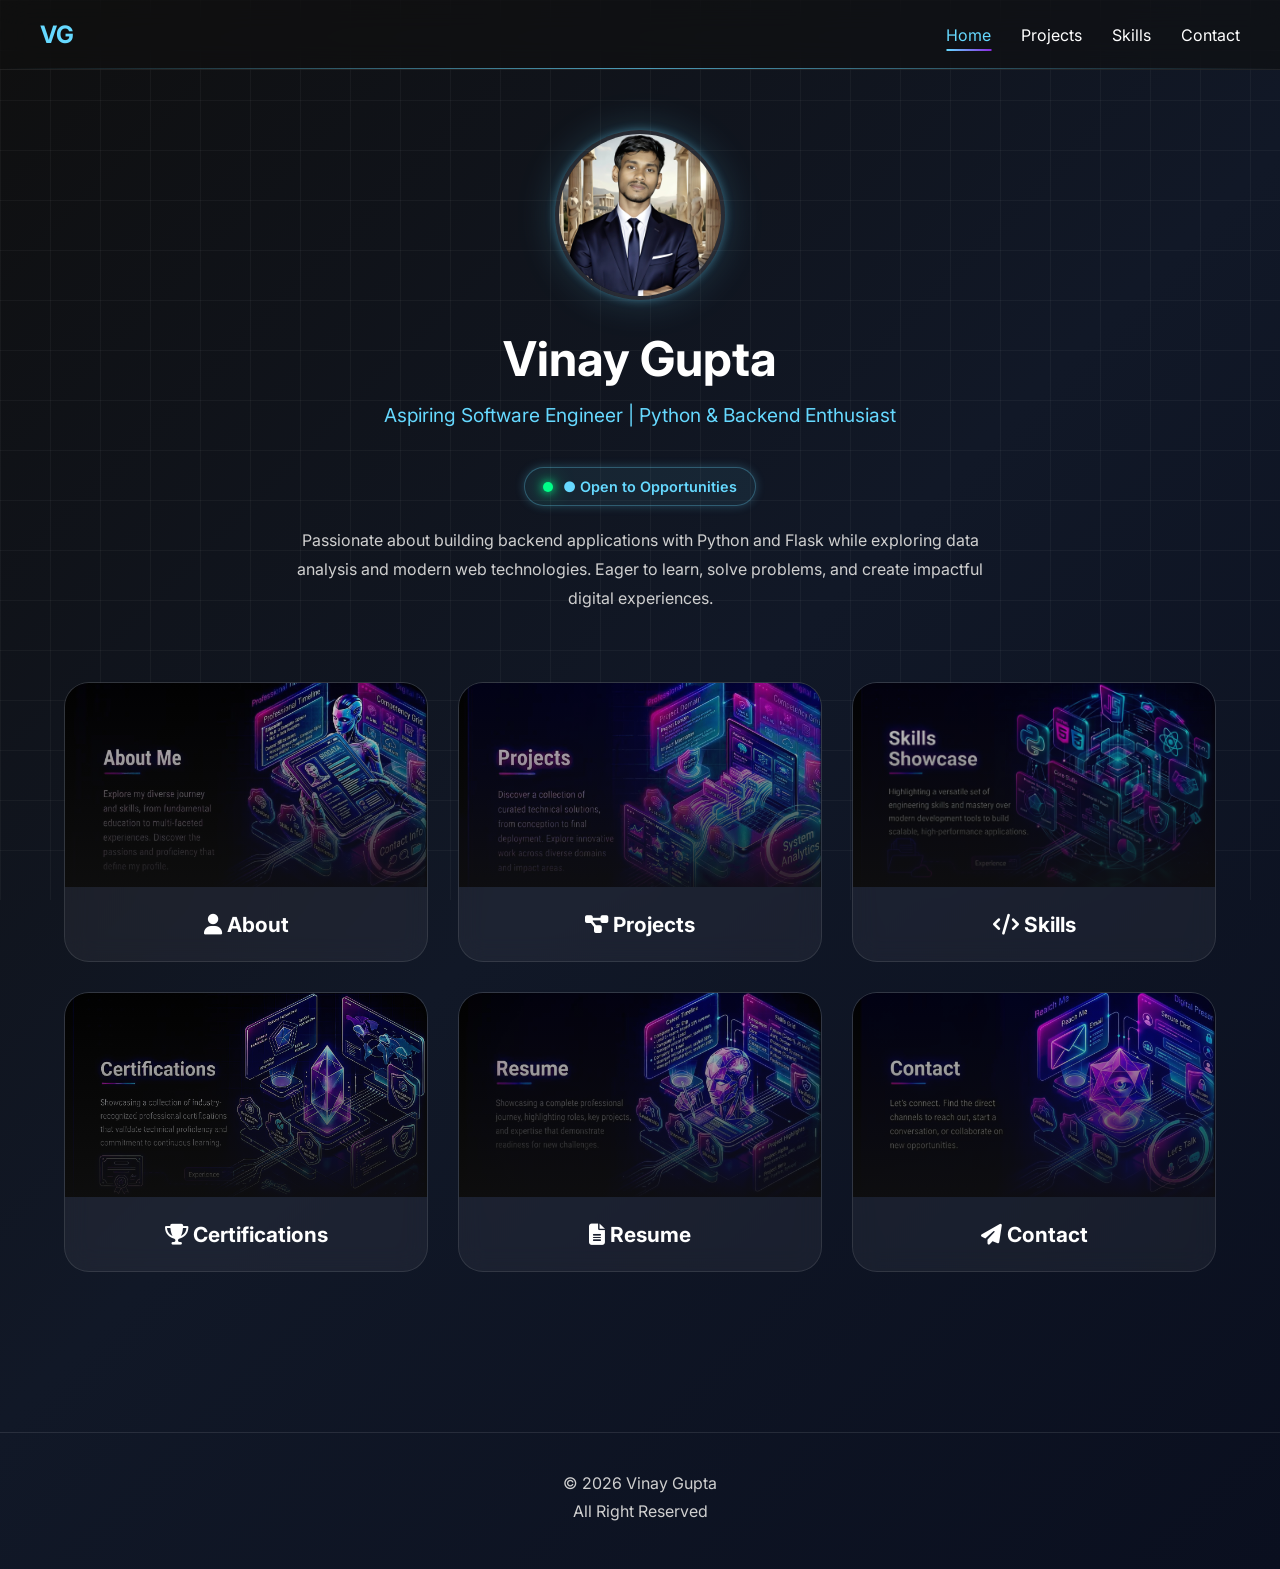
==== commit e666cac0: "Change footer to 'All Right Reserved'" ====
--- a/index.html
+++ b/index.html
@@ -145,7 +145,7 @@
         </p>
 
         <p>
-            Built with HTML, CSS & JavaScript
+            All Right Reserved
         </p>
 
     </footer>
--- a/css/style.css
+++ b/css/style.css
@@ -300,6 +300,28 @@
     );
 }
 
+.card::after{
+
+    content: "";
+
+    position: absolute;
+
+    top: 0;
+    left: -120%;
+
+    width: 60%;
+    height: 100%;
+
+    background: linear-gradient(
+        120deg,
+        transparent,
+        rgba(255,255,255,0.15),
+        transparent
+    );
+
+    transition: left 0.8s ease;
+}
+
 .card:hover{
 
     transform: translateY(-8px);
@@ -308,8 +330,12 @@
 
     box-shadow:
         0 15px 35px rgba(0,0,0,0.4),
-        0 0 20px rgba(102,217,255,0.15);
-
+        0 0 20px rgba(102,217,255,0.08);
+
+}
+
+.card:hover::after{
+    left: 130%;
 }
 
 .card h3{
@@ -559,7 +585,9 @@
 
 .project-image{
 
-    height:180px;
+    height:220px;
+    width: 100%;
+     overflow: hidden;
 
     border-radius:20px;
 
@@ -574,6 +602,13 @@
     margin-bottom:20px;
 
     color:#999;
+}
+
+.project-image img{
+    width: 100%;
+    height: 100%;
+
+    object-fit: cover;
 }
 
 .project-card h3{
